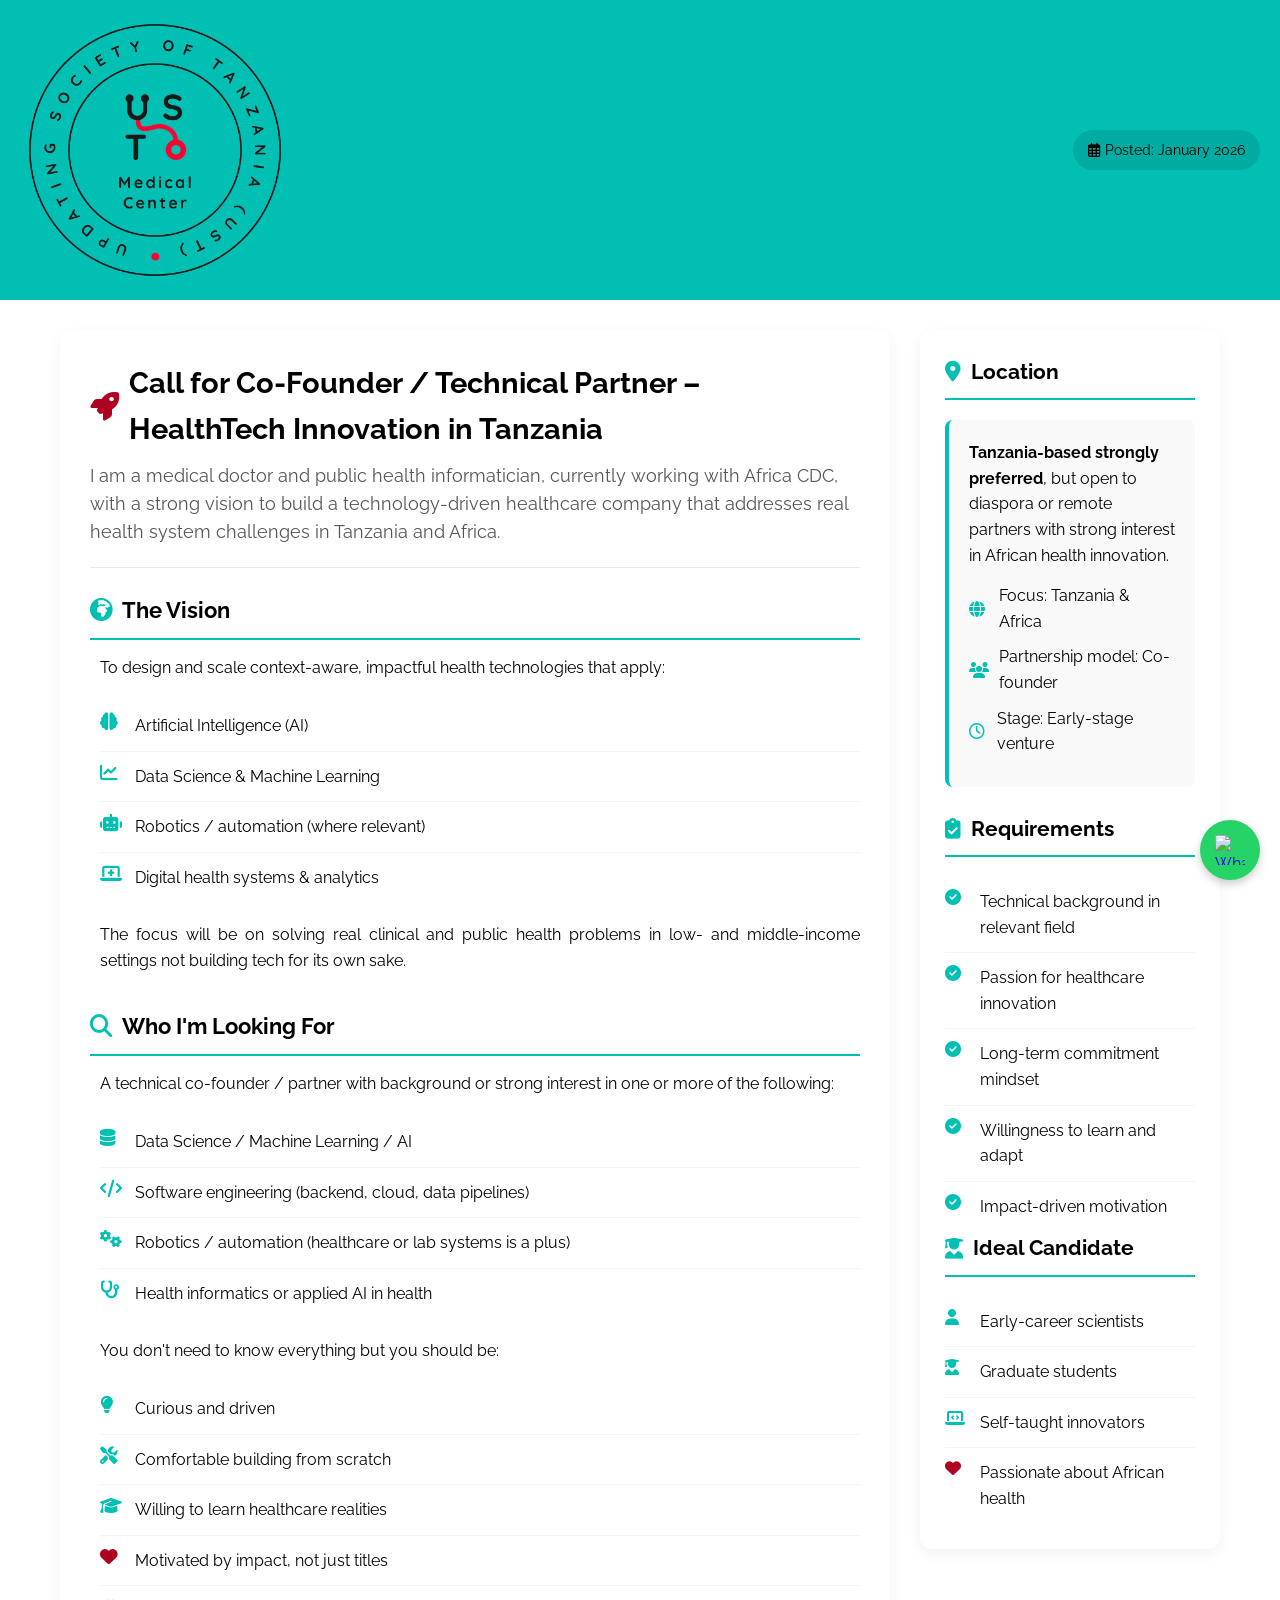
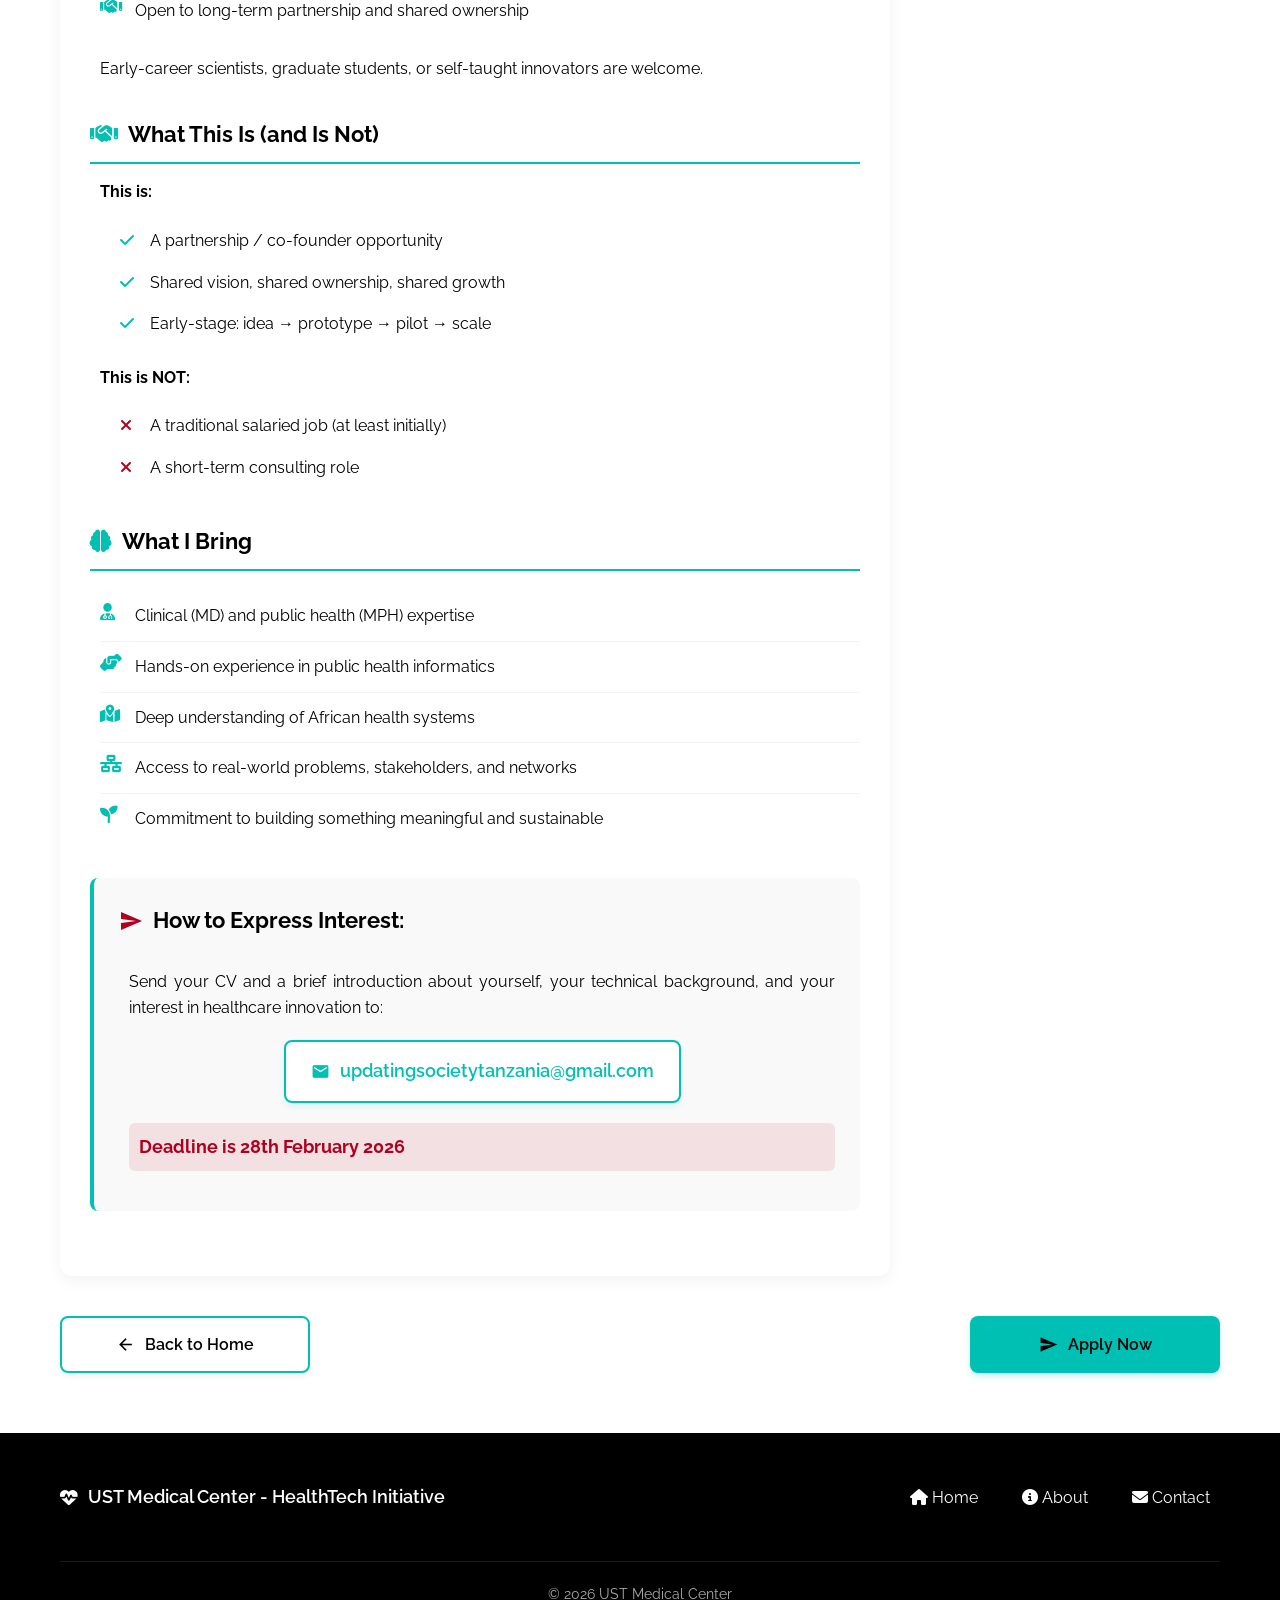
==== tenders.html @ 04f6913d "Add files via upload" ====
<!DOCTYPE html>
<html lang="en">
<head>
    <meta charset="UTF-8">
    <meta name="viewport" content="width=device-width, initial-scale=1.0">
    <title>Co-Founder Opportunity - UST HealthTech Innovation</title>
    <link rel="stylesheet" href="https://cdnjs.cloudflare.com/ajax/libs/font-awesome/6.4.0/css/all.min.css">
      <link rel="icon" href="USTlogo.png" type="image/x-icon">
    <link href="https://fonts.googleapis.com/icon?family=Material+Icons" rel="stylesheet">
    <link href="https://fonts.googleapis.com/css?family=Raleway&display=swap" rel="stylesheet">
    <link rel="stylesheet" href="tenders.css">
</head>
<body>
    <!-- Header Section - Matching Home Page -->
    <header class="tender-header">
                 <div class="header-content">
                <div class="logo-area">
                    <a href="index.html" style="text-decoration: none; display: flex; align-items: center; gap: 15px;">
                    <img src="USTlogo.png" alt="UST clinic" id="logo-img">                     
                    </a>
                </div>
                <div class="post-date">
                    <i class="far fa-calendar-alt"></i> Posted: January 2026
                </div>
            </div>
          </header>
    
    <div class="container">
        <!-- Main Content -->
        <div class="tender-content">
            <!-- Tender Details -->
            <main class="tender-details">
                <h1 class="tender-title"><i class="fas fa-rocket" style="color: #B00020;"></i> Call for Co-Founder / Technical Partner – HealthTech Innovation in Tanzania</h1>
                <p class="tender-subtitle">I am a medical doctor and public health informatician, currently working with Africa CDC, with a strong vision to build a technology-driven healthcare company that addresses real health system challenges in Tanzania and Africa.</p>
                
                <div class="tender-section">
                    <h2 class="section-title"><i class="fas fa-globe-africa" style="color: #00BFB3;"></i> The Vision</h2>
                    <div class="section-content">
                        <p>To design and scale context-aware, impactful health technologies that apply:</p>
                        <ul class="highlight-list">
                            <li><i class="fas fa-brain" style="color: #00BFB3;"></i> Artificial Intelligence (AI)</li>
                            <li><i class="fas fa-chart-line" style="color: #00BFB3;"></i> Data Science & Machine Learning</li>
                            <li><i class="fas fa-robot" style="color: #00BFB3;"></i> Robotics / automation (where relevant)</li>
                            <li><i class="fas fa-laptop-medical" style="color: #00BFB3;"></i> Digital health systems & analytics</li>
                        </ul>
                        <p>The focus will be on solving real clinical and public health problems in low- and middle-income settings not building tech for its own sake.</p>
                    </div>
                </div>
                
                <div class="tender-section">
                    <h2 class="section-title"><i class="fas fa-search" style="color: #00BFB3;"></i> Who I'm Looking For</h2>
                    <div class="section-content">
                        <p>A technical co-founder / partner with background or strong interest in one or more of the following:</p>
                        <ul class="highlight-list">
                            <li><i class="fas fa-database" style="color: #00BFB3;"></i> Data Science / Machine Learning / AI</li>
                            <li><i class="fas fa-code" style="color: #00BFB3;"></i> Software engineering (backend, cloud, data pipelines)</li>
                            <li><i class="fas fa-cogs" style="color: #00BFB3;"></i> Robotics / automation (healthcare or lab systems is a plus)</li>
                            <li><i class="fas fa-stethoscope" style="color: #00BFB3;"></i> Health informatics or applied AI in health</li>
                        </ul>
                        <p>You don't need to know everything but you should be:</p>
                        <ul class="highlight-list">
                            <li><i class="fas fa-lightbulb" style="color: #00BFB3;"></i> Curious and driven</li>
                            <li><i class="fas fa-tools" style="color: #00BFB3;"></i> Comfortable building from scratch</li>
                            <li><i class="fas fa-graduation-cap" style="color: #00BFB3;"></i> Willing to learn healthcare realities</li>
                            <li><i class="fas fa-heart" style="color: #B00020;"></i> Motivated by impact, not just titles</li>
                            <li><i class="fas fa-handshake" style="color: #00BFB3;"></i> Open to long-term partnership and shared ownership</li>
                        </ul>
                        <p>Early-career scientists, graduate students, or self-taught innovators are welcome.</p>
                    </div>
                </div>
                
                <div class="tender-section">
                    <h2 class="section-title"><i class="fas fa-handshake" style="color: #00BFB3;"></i> What This Is (and Is Not)</h2>
                    <div class="section-content">
                        <p><strong>This is:</strong></p>
                        <ul class="check-list">
                            <li>A partnership / co-founder opportunity</li>
                            <li>Shared vision, shared ownership, shared growth</li>
                            <li>Early-stage: idea → prototype → pilot → scale</li>
                        </ul>
                        
                        <p><strong>This is NOT:</strong></p>
                        <ul class="cross-list">
                            <li>A traditional salaried job (at least initially)</li>
                            <li>A short-term consulting role</li>
                        </ul>
                    </div>
                </div>
                
                <div class="tender-section">
                    <h2 class="section-title"><i class="fas fa-brain" style="color: #00BFB3;"></i> What I Bring</h2>
                    <div class="section-content">
                        <ul class="highlight-list">
                            <li><i class="fas fa-user-md" style="color: #00BFB3;"></i> Clinical (MD) and public health (MPH) expertise</li>
                            <li><i class="fas fa-hands-helping" style="color: #00BFB3;"></i> Hands-on experience in public health informatics</li>
                            <li><i class="fas fa-map-marked-alt" style="color: #00BFB3;"></i> Deep understanding of African health systems</li>
                            <li><i class="fas fa-network-wired" style="color: #00BFB3;"></i> Access to real-world problems, stakeholders, and networks</li>
                            <li><i class="fas fa-seedling" style="color: #00BFB3;"></i> Commitment to building something meaningful and sustainable</li>
                        </ul>
                    </div>
                </div>
                
                <!-- How to Apply Section -->
                <div class="tender-section apply-section">
                    <h3 class="section-title"><i class="material-icons tender-icon" style="color: #B00020;">send</i> How to Express Interest:</h3>
                    <div class="section-content">
                        <p>Send your CV and a brief introduction about yourself, your technical background, and your interest in healthcare innovation to:</p>
                        <div class="email-container">
                            <a href="mailto:updatingsocietytanzania@gmail.com" class="email-link">
                                <i class="material-icons">email</i>
                                updatingsocietytanzania@gmail.com
                            </a>
                        </div>
                        <p class="deadline">Deadline is 28th February 2026</p>
                    </div>
                </div>
            </main>
            
            <!-- Sidebar -->
            <aside class="tender-sidebar">
                <h3 class="sidebar-title"><i class="fas fa-map-marker-alt" style="color: #00BFB3;"></i> Location</h3>
                <div class="contact-box">
                    <p><strong>Tanzania-based strongly preferred</strong>, but open to diaspora or remote partners with strong interest in African health innovation.</p>
                    <div class="contact-details">
                        <div class="contact-item">
                            <i class="fas fa-globe" style="color: #00BFB3;"></i>
                            <span>Focus: Tanzania & Africa</span>
                        </div>
                        <div class="contact-item">
                            <i class="fas fa-users" style="color: #00BFB3;"></i>
                            <span>Partnership model: Co-founder</span>
                        </div>
                        <div class="contact-item">
                            <i class="far fa-clock" style="color: #00BFB3;"></i>
                            <span>Stage: Early-stage venture</span>
                        </div>
                    </div>
                </div>
                
                <h3 class="sidebar-title"><i class="fas fa-clipboard-check" style="color: #00BFB3;"></i> Requirements</h3>
                <ul class="requirements-list">
                    <li><i class="fas fa-check-circle" style="color: #00BFB3;"></i> Technical background in relevant field</li>
                    <li><i class="fas fa-check-circle" style="color: #00BFB3;"></i> Passion for healthcare innovation</li>
                    <li><i class="fas fa-check-circle" style="color: #00BFB3;"></i> Long-term commitment mindset</li>
                    <li><i class="fas fa-check-circle" style="color: #00BFB3;"></i> Willingness to learn and adapt</li>
                    <li><i class="fas fa-check-circle" style="color: #00BFB3;"></i> Impact-driven motivation</li>
                </ul>
                
                <h3 class="sidebar-title"><i class="fas fa-user-graduate" style="color: #00BFB3;"></i> Ideal Candidate</h3>
                <ul class="requirements-list">
                    <li><i class="fas fa-user" style="color: #00BFB3;"></i> Early-career scientists</li>
                    <li><i class="fas fa-user-graduate" style="color: #00BFB3;"></i> Graduate students</li>
                    <li><i class="fas fa-laptop-code" style="color: #00BFB3;"></i> Self-taught innovators</li>
                    <li><i class="fas fa-heart" style="color: #B00020;"></i> Passionate about African health</li>
                </ul>
            </aside>
        </div>
        
        <!-- Action Buttons -->
        <div class="action-buttons">
            <a href="index.html" class="btn btn-secondary">
                <i class="material-icons">arrow_back</i> Back to Home
            </a>
            <a href="mailto:updatingsocietytanzania@gmail.com" class="btn btn-primary">
                <i class="material-icons">send</i> Apply Now
            </a>
        </div>
    </div>
    
    <!-- Footer - Matching Home Page -->
    <footer class="tender-footer">
        <div class="container">
            <div class="footer-content">
                <div class="footer-logo">
                    <i class="fas fa-heartbeat"></i>
                    <span>UST Medical Center - HealthTech Initiative</span>
                </div>
                <div class="footer-links">
                    <a href="index.html"><i class="fas fa-home"></i> Home</a>
                    <a href="About.html"><i class="fas fa-info-circle"></i> About</a>
                    <a href="mailto:updatingsocietytanzania@gmail.com"><i class="fas fa-envelope"></i> Contact</a>
                </div>
                <div class="copyright">
                    <p>© 2026 UST Medical Center</p>
                </div>
            </div>
        </div>
    </footer>
    
    <!-- WhatsApp Button - Matching Home Page -->
    <a href="https://wa.me/255785071020" class="whatsapp-button" target="_blank">
        <img src="https://img.icons8.com/ios-filled/50/ffffff/whatsapp--v1.png" alt="WhatsApp">
        <span class="whatsapp-text">Chat with us!</span>
    </a>
</body>
</html>
---- tenders.css ----
/* Base Styles - Matching Home Page */
* {
    margin: 0;
    padding: 0;
    box-sizing: border-box;
    font-family: 'Raleway', sans-serif;
}

body {
    background-color: white;
    color: black;
    line-height: 1.6;
    overflow-x: hidden;
}

.container {
    max-width: 1200px;
    margin: 0 auto;
    padding: 0 20px;
}

/* Header Styles - Matching Home Page */
.tender-header {
    background-color: #00BFB3;
    padding: 15px 0;
    position: relative;
}

.header-content {
    display: flex;
    justify-content: space-between;
    align-items: center;
    padding: 0 20px;
    flex-wrap: wrap;
}

.logo-area {
    display: flex;
    align-items: center;
    gap: 15px;
}

#logo-img {
  height: 30vh;
  max-width:50vw;
  margin:auto;
}
.logo-text h1 {
    font-size: 1.8rem;
    font-weight: 700;
    margin: 0;
}

.logo-text p {
    font-size: 1rem;
    margin-top: 5px;
    color: #555;
}

.post-date {
    background-color: rgba(0, 0, 0, 0.1);
    padding: 8px 15px;
    border-radius: 20px;
    font-size: 0.9rem;
    color: black;
}

/* Main Content */
.tender-content {
    display: grid;
    grid-template-columns: 1fr 300px;
    gap: 30px;
    margin: 30px 0;
}

@media (max-width: 900px) {
    .tender-content {
        grid-template-columns: 1fr;
    }
    
    .header-content {
        padding: 0 10px;
    }
}

/* Tender Details */
.tender-details {
    background: white;
    border-radius: 12px;
    padding: 30px;
    box-shadow: 0 5px 15px rgba(0, 0, 0, 0.05);
}

.tender-title {
    color: black;
    font-size: 1.8rem;
    margin-bottom: 10px;
    display: flex;
    align-items: center;
    gap: 10px;
}

.tender-subtitle {
    color: #555;
    font-size: 1.1rem;
    margin-bottom: 25px;
    padding-bottom: 20px;
    border-bottom: 1px solid #e2e8f0;
}

/* Section Styles */
.tender-section {
    margin-bottom: 35px;
}

.section-title {
    display: flex;
    align-items: center;
    gap: 10px;
    color: black;
    font-size: 1.4rem;
    margin-bottom: 15px;
    padding-bottom: 10px;
    border-bottom: 2px solid #00BFB3;
}

.section-content {
    padding-left: 10px;
}

.section-content p {
    margin-bottom: 15px;
    text-align: justify;
}

.highlight-list {
    list-style-type: none;
    margin: 20px 0;
}

.highlight-list li {
    padding: 12px 0 12px 35px;
    position: relative;
    border-bottom: 1px solid #f1f5f9;
}

.highlight-list li:last-child {
    border-bottom: none;
}

.highlight-list li i {
    position: absolute;
    left: 0;
    top: 12px;
    font-size: 1.1rem;
}

/* Check and Cross Lists */
.check-list, .cross-list {
    list-style-type: none;
    margin: 15px 0 20px 20px;
}

.check-list li, .cross-list li {
    padding: 8px 0 8px 30px;
    position: relative;
}

.check-list li:before {
    content: '\f00c';
    font-family: 'Font Awesome 6 Free';
    font-weight: 900;
    position: absolute;
    left: 0;
    color: #00BFB3;
}

.cross-list li:before {
    content: '\f00d';
    font-family: 'Font Awesome 6 Free';
    font-weight: 900;
    position: absolute;
    left: 0;
    color: #B00020;
}

/* How to Apply Section */
.apply-section {
    background-color: #f9f9f9;
    padding: 25px;
    border-radius: 8px;
    border-left: 4px solid #00BFB3;
    margin-top: 30px;
}

.apply-section .section-title {
    border-bottom: none;
    margin-bottom: 20px;
    color: black;
}

.email-container {
    margin: 20px 0;
    text-align: center;
}

.email-link {
    display: inline-flex;
    align-items: center;
    gap: 10px;
    background-color: white;
    padding: 15px 25px;
    border-radius: 8px;
    text-decoration: none;
    color: #00BFB3;
    font-weight: 600;
    font-size: 1.1rem;
    border: 2px solid #00BFB3;
    transition: all 0.3s ease;
    box-shadow: 0 4px 6px rgba(0, 191, 179, 0.1);
}

.email-link:hover {
    background-color: #00BFB3;
    color: white;
    border-color: #00BFB3;
    transform: translateY(-2px);
    box-shadow: 0 6px 12px rgba(0, 191, 179, 0.2);
}

.email-link:focus {
    background-color: #00BFB3;
    color: white;
}

.email-link .material-icons {
    font-size: 1.2rem;
}

.deadline {
    font-weight: 700;
    color: #B00020;
    font-size: 1.1rem;
    text-align: center;
    padding: 10px;
    background-color: rgba(176, 0, 32, 0.1);
    border-radius: 6px;
    margin-top: 15px;
}

/* Action Buttons */
.action-buttons {
    display: flex;
    justify-content: space-between;
    margin: 40px 0 60px;
    gap: 20px;
}

.btn {
    display: inline-flex;
    align-items: center;
    justify-content: center;
    gap: 10px;
    padding: 14px 28px;
    border-radius: 8px;
    text-decoration: none;
    font-weight: 600;
    font-size: 1rem;
    transition: all 0.3s ease;
    border: none;
    cursor: pointer;
    flex: 1;
    max-width: 250px;
}

.btn-primary {
    background-color: #00BFB3;
    color: black;
    box-shadow: 0 4px 6px rgba(0, 191, 179, 0.2);
}

.btn-primary:hover {
    transform: translateY(-3px);
    box-shadow: 0 6px 12px rgba(0, 191, 179, 0.3);
    background-color: #00a89c;
}

.btn-primary:focus {
    background-color: #00a89c;
    color: white;
}

.btn-secondary {
    background-color: white;
    color: black;
    border: 2px solid #00BFB3;
    box-shadow: 0 4px 6px rgba(0, 0, 0, 0.05);
}

.btn-secondary:hover {
    background-color: #f0fdfa;
    transform: translateY(-3px);
    box-shadow: 0 6px 12px rgba(0, 0, 0, 0.1);
}

.btn-secondary:focus {
    background-color: black;
    color: white;
}

.btn i.material-icons {
    font-size: 1.2rem;
}

/* Sidebar */
.tender-sidebar {
    background: white;
    border-radius: 12px;
    padding: 25px;
    box-shadow: 0 5px 15px rgba(0, 0, 0, 0.05);
    height: fit-content;
}

.sidebar-title {
    color: black;
    font-size: 1.3rem;
    margin-bottom: 20px;
    padding-bottom: 10px;
    border-bottom: 2px solid #00BFB3;
    display: flex;
    align-items: center;
    gap: 10px;
}

.contact-box {
    background-color: #f9f9f9;
    padding: 20px;
    border-radius: 8px;
    border-left: 4px solid #00BFB3;
    margin-bottom: 25px;
}

.contact-details {
    margin-top: 15px;
}

.contact-item {
    display: flex;
    align-items: center;
    gap: 10px;
    margin-bottom: 10px;
}

.contact-item i {
    width: 20px;
}

.requirements-list {
    list-style-type: none;
}

.requirements-list li {
    padding: 12px 0 12px 35px;
    position: relative;
    border-bottom: 1px solid #f1f5f9;
}

.requirements-list li:last-child {
    border-bottom: none;
}

.requirements-list li i {
    position: absolute;
    left: 0;
    top: 12px;
}

/* Footer - Matching Home Page */
.tender-footer {
    background-color: black;
    color: white;
    padding: 50px 20px 20px 20px;
    margin-top: 40px;
    text-align: center;
}

.footer-content {
    display: flex;
    justify-content: space-between;
    align-items: center;
    flex-wrap: wrap;
    gap: 30px;
}

.footer-logo {
    display: flex;
    align-items: center;
    gap: 10px;
    font-weight: 600;
    font-size: 1.1rem;
}

.footer-links a {
    color: white;
    text-decoration: none;
    margin-left: 20px;
    transition: all 0.3s ease;
    padding: 5px 10px;
    border-radius: 20px;
}

.footer-links a:hover {
    background-color: #00BFB3;
    color: white;
}

.footer-links a:focus {
    background-color: #00BFB3;
    border: 1px solid black;
}

.copyright {
    width: 100%;
    margin-top: 20px;
    padding-top: 20px;
    border-top: 1px solid rgba(255, 255, 255, 0.1);
    font-size: 0.9rem;
    color: #aaa;
}

/* WhatsApp Button - Matching Home Page */
.whatsapp-button {
    position: fixed;
    bottom: 20px;
    right: 20px;
    background-color: #25D366;
    border-radius: 50px;
    padding: 10px 15px;
    display: flex;
    align-items: center;
    gap: 10px;
    box-shadow: 0 4px 8px rgba(0,0,0,0.2);
    z-index: 1000;
    text-decoration: none;
    overflow: hidden;
    transition: width 0.4s, background-color 0.3s;
    width: 60px;
    height: 60px;
    animation: pulse 2s infinite;
}

.whatsapp-button img {
    width: 30px;
    height: 30px;
}

.whatsapp-text {
    white-space: nowrap;
    overflow: hidden;
    opacity: 0;
    font-size: 16px;
    color: white;
    transition: opacity 0.3s ease;
}

.whatsapp-button:hover {
    width: 180px;
    background-color: #1ebe57;
}

.whatsapp-button:hover .whatsapp-text {
    opacity: 1;
}

@keyframes pulse {
    0% {
        transform: scale(1);
        box-shadow: 0 0 0 0 rgba(37, 211, 102, 0.7);
    }
    70% {
        transform: scale(1.05);
        box-shadow: 0 0 0 15px rgba(37, 211, 102, 0);
    }
    100% {
        transform: scale(1);
        box-shadow: 0 0 0 0 rgba(37, 211, 102, 0);
    }
}

/* Responsive */
@media (max-width: 768px) {
    .header-content {
        flex-direction: column;
        align-items: flex-start;
        gap: 15px;
    }
    
    .post-date {
        align-self: flex-start;
    }
    
    .footer-content {
        flex-direction: column;
        text-align: center;
    }
    
    .footer-links {
        margin-top: 10px;
    }
    
    .footer-links a {
        margin: 0 10px;
    }
    
    .tender-details, .tender-sidebar {
        padding: 20px;
    }
    
    .action-buttons {
        flex-direction: column;
        align-items: center;
    }
    
    .btn {
        max-width: 100%;
        width: 100%;
    }
    
    .email-link {
        flex-direction: column;
        padding: 12px 20px;
        text-align: center;
    }
    
    .email-link i {
        margin-bottom: 5px;
    }
}

/* Print Styles */
@media print {
    .action-buttons, .tender-footer, .whatsapp-button {
        display: none;
    }
    
    .tender-content {
        grid-template-columns: 1fr;
    }
    
    body {
        background-color: white;
    }
    
    .tender-details, .tender-sidebar {
        box-shadow: none;
        border: 1px solid #ddd;
    }
    
    .email-link {
        border: 1px solid #333;
        color: #333;
        text-decoration: none;
    }
}
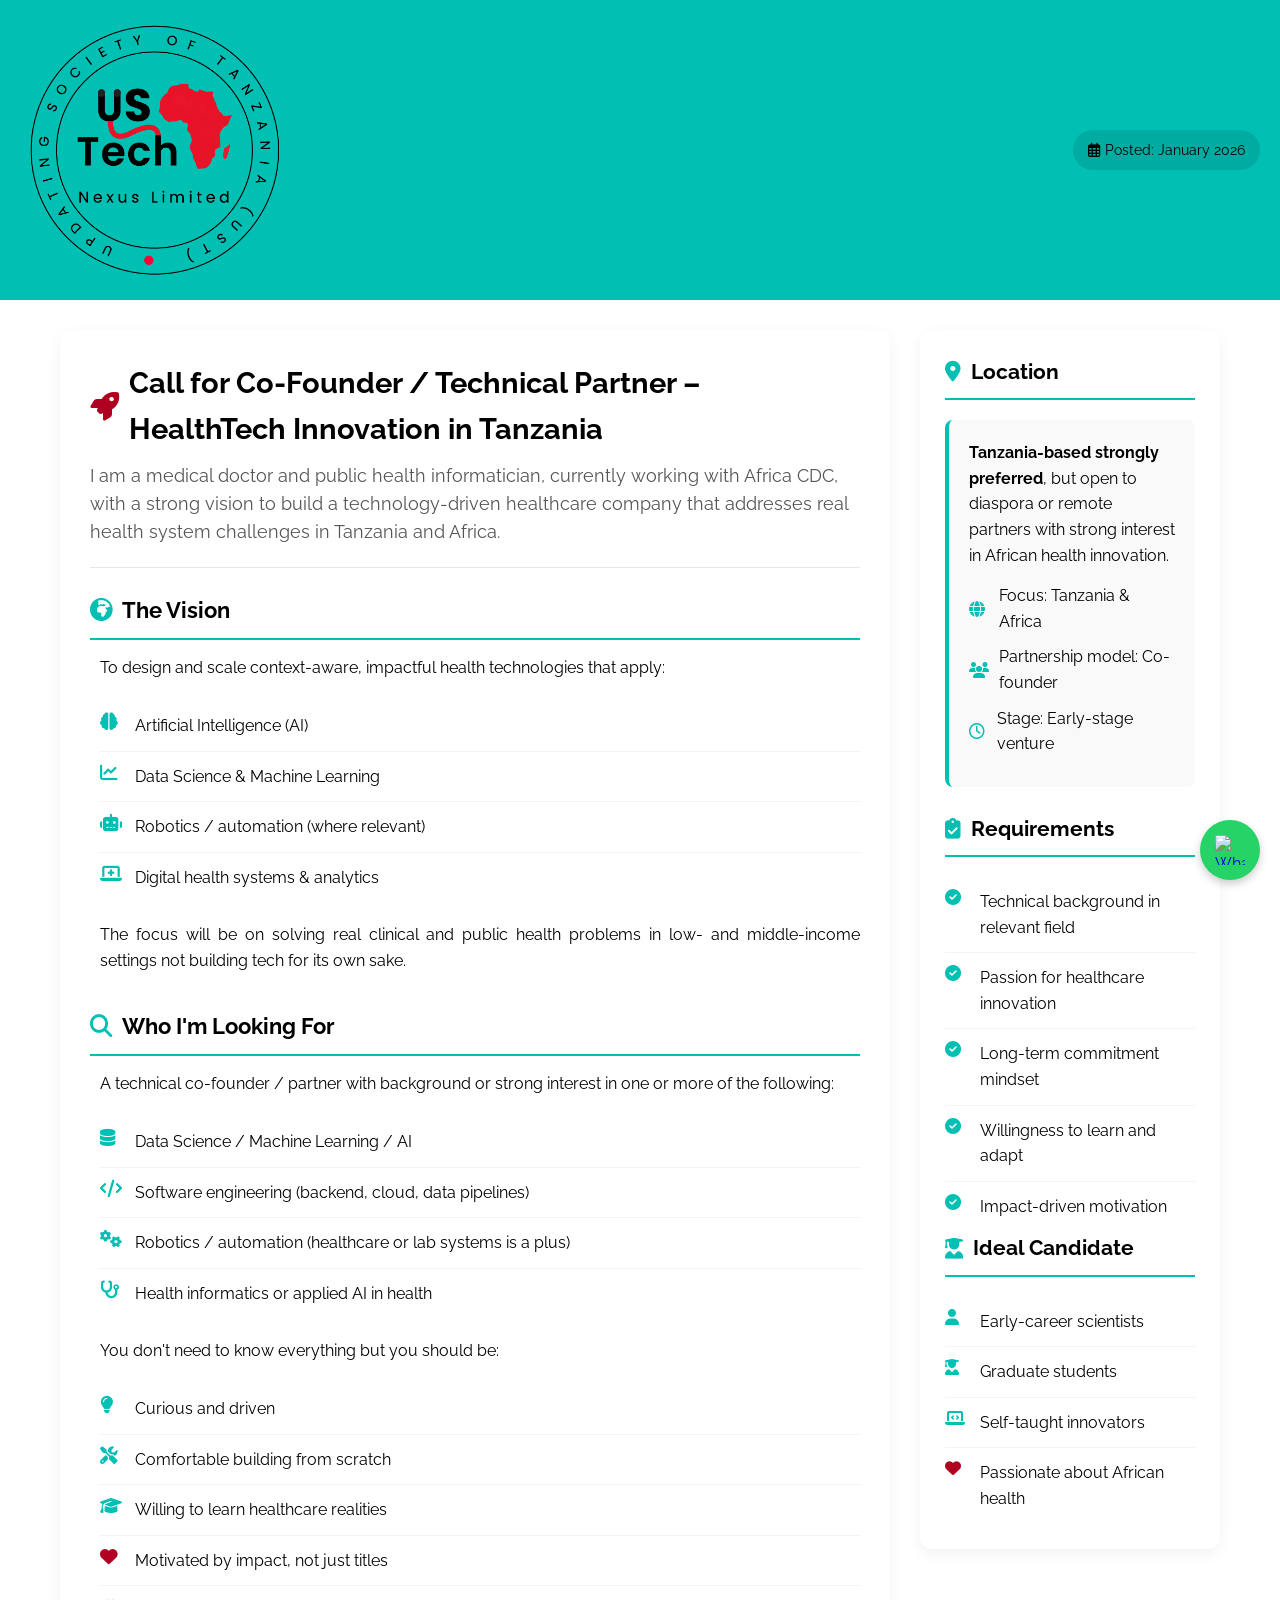
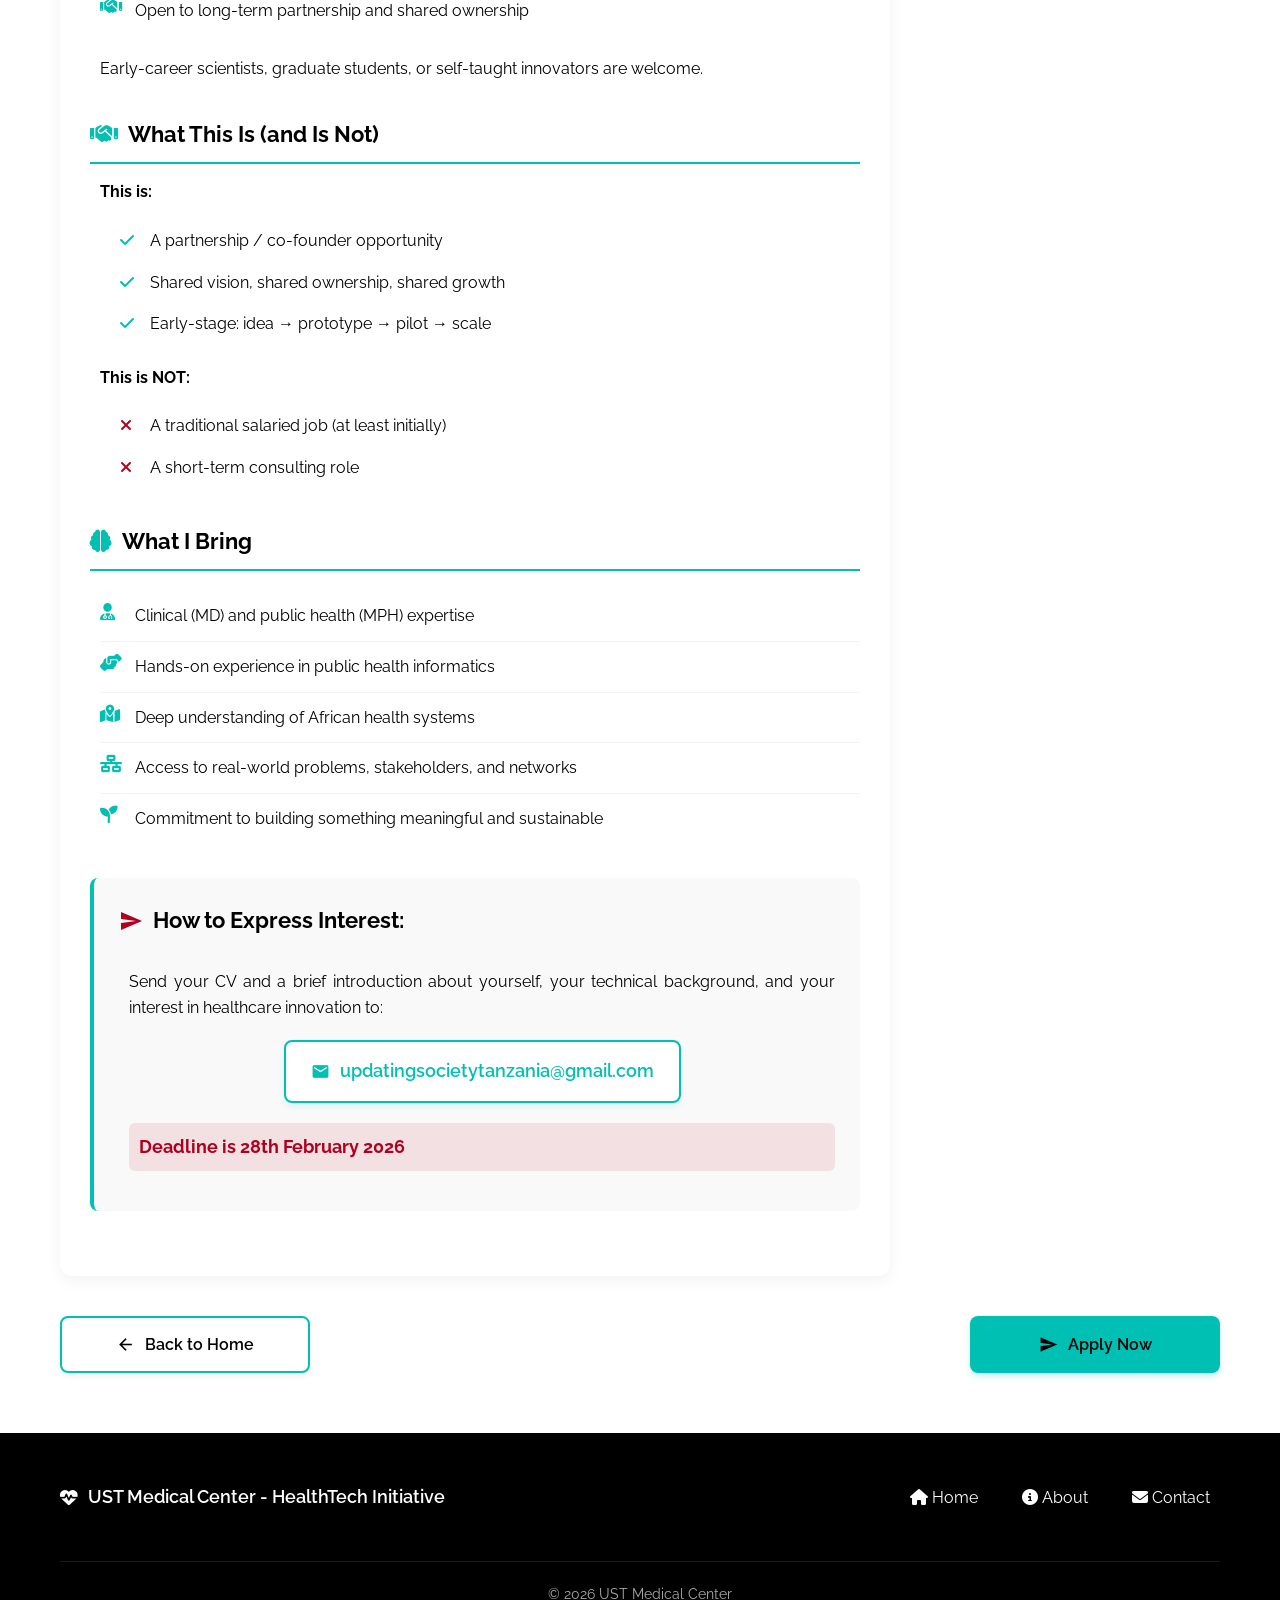
==== commit 6d4aa52e: "Update favicon and logo image in tenders.html" ====
--- a/tenders.html
+++ b/tenders.html
@@ -5,7 +5,7 @@
     <meta name="viewport" content="width=device-width, initial-scale=1.0">
     <title>Co-Founder Opportunity - UST HealthTech Innovation</title>
     <link rel="stylesheet" href="https://cdnjs.cloudflare.com/ajax/libs/font-awesome/6.4.0/css/all.min.css">
-      <link rel="icon" href="USTlogo.png" type="image/x-icon">
+      <link rel="icon" href="ustech.png" type="image/x-icon">
     <link href="https://fonts.googleapis.com/icon?family=Material+Icons" rel="stylesheet">
     <link href="https://fonts.googleapis.com/css?family=Raleway&display=swap" rel="stylesheet">
     <link rel="stylesheet" href="tenders.css">
@@ -16,7 +16,7 @@
                  <div class="header-content">
                 <div class="logo-area">
                     <a href="index.html" style="text-decoration: none; display: flex; align-items: center; gap: 15px;">
-                    <img src="USTlogo.png" alt="UST clinic" id="logo-img">                     
+                    <img src="ustech.png" alt="USTech Africa Nexus Limited" id="logo-img">                     
                     </a>
                 </div>
                 <div class="post-date">
